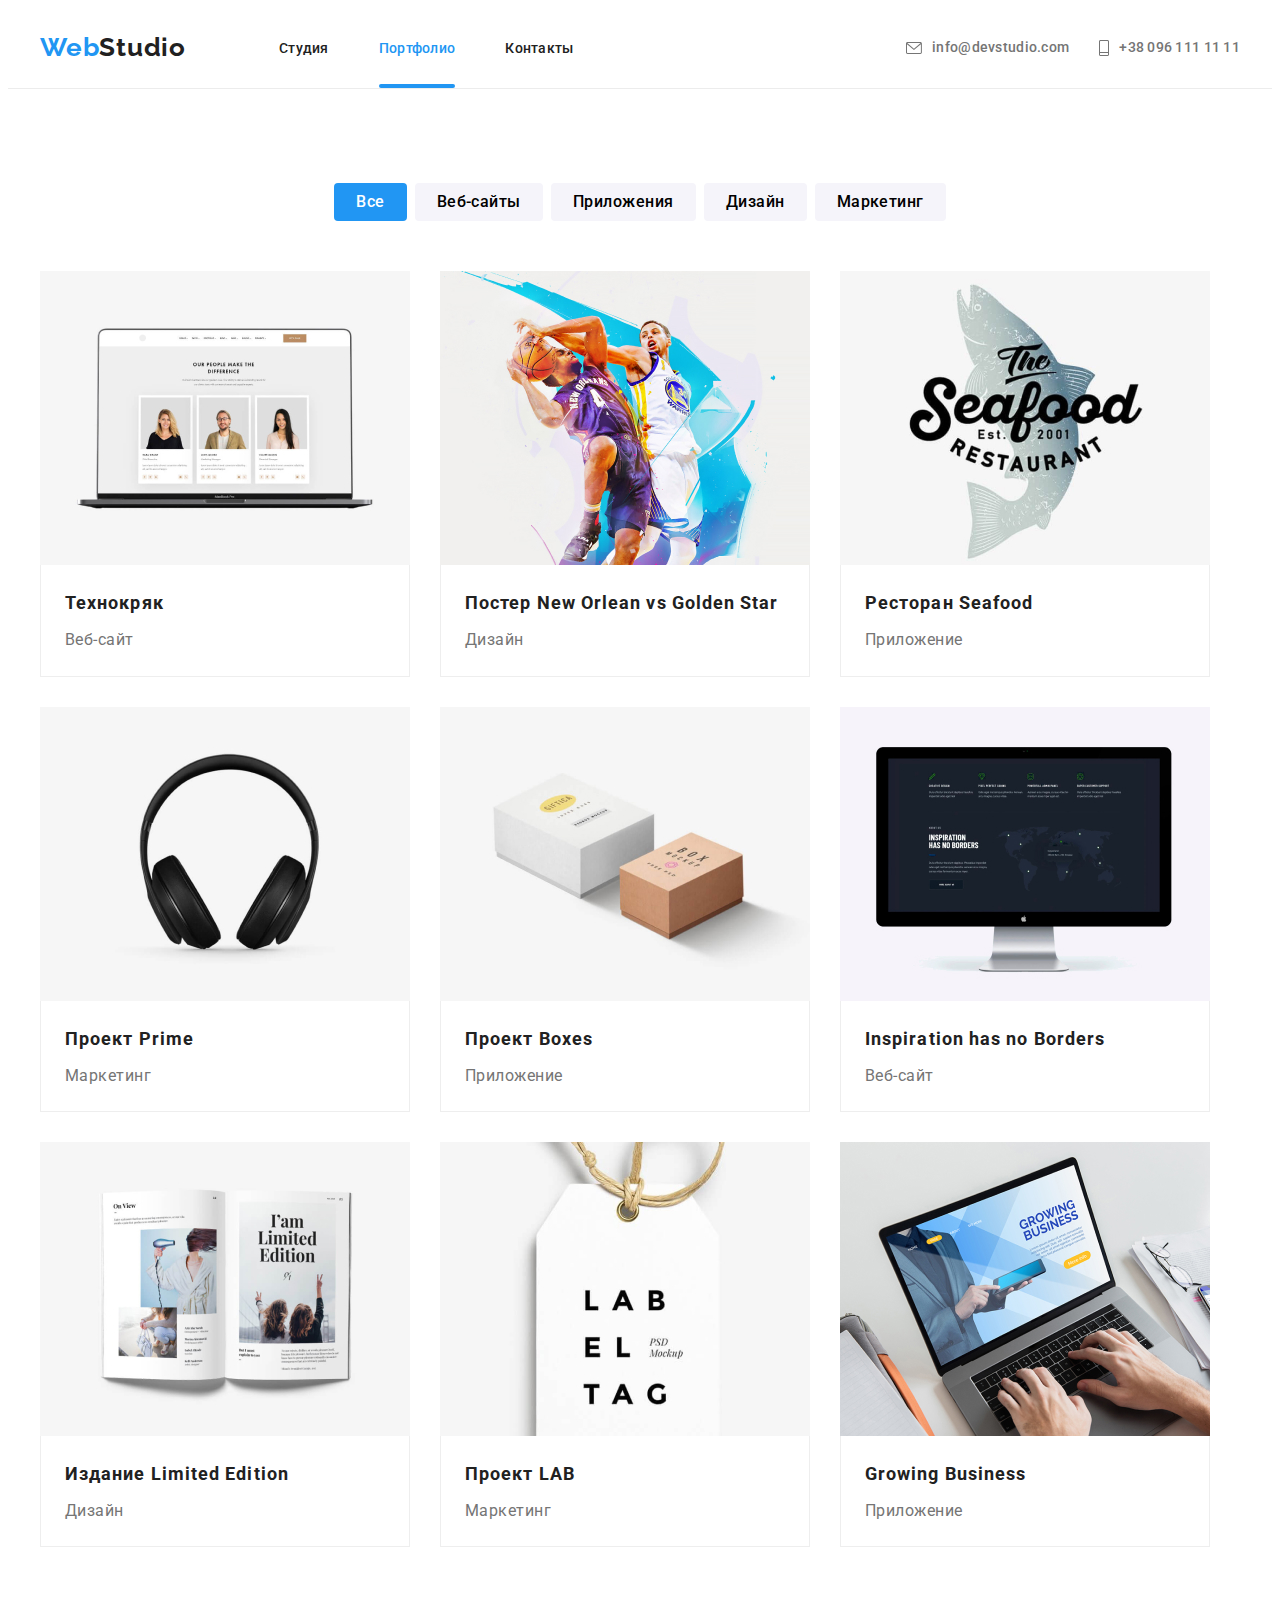
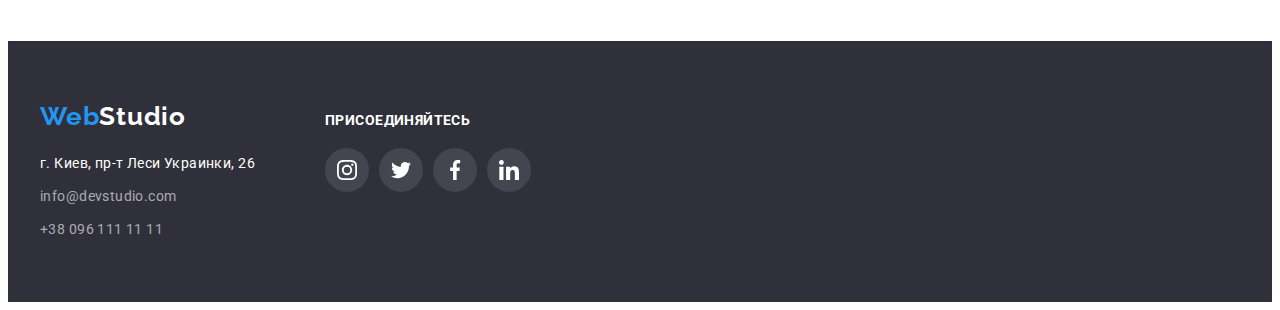
==== portfolio.html @ 5888d0c8 "start" ====
<!DOCTYPE html>
<html lang="ru">
<head>
<meta charset="UTF-8" />
<title>Main</title>
<link rel="preconnect" href="https://fonts.googleapis.com">
<link rel="preconnect" href="https://fonts.gstatic.com" crossorigin>
<link href="https://fonts.googleapis.com/css2?family=Raleway:wght@700&family=Roboto:wght@400;500;700;900&display=swap"
    rel="stylesheet">
<link rel="stylesheet" href="https://cdnjs.cloudflare.com/ajax/libs/modern-normalize/1.1.0/modern-normalize.min.css"
    integrity="sha512-wpPYUAdjBVSE4KJnH1VR1HeZfpl1ub8YT/NKx4PuQ5NmX2tKuGu6U/JRp5y+Y8XG2tV+wKQpNHVUX03MfMFn9Q=="
    crossorigin="anonymous" referrerpolicy="no-referrer" />
<link rel="stylesheet" href="./css/styles.css">
</head>
<body>
<header>
    <div class="header-box container">
    <nav class="main-nav">
        <a href="./index.html" class="logo-link-top current"><span class="accent">Web</span>Studio</a>
        <ul class="header-box list">
            <li class="item"><a href="./index.html" class="link-nav">Студия</a></li>
            <li class="item"><a href="./portfolio.html" class="link-nav current">Портфолио</a></li>
            <li class="item"><a href="./" class="link-nav">Контакты</a></li>
        </ul>
    </nav>
    <ul class="list contact-list">
        <li class="contacts">
            <a href="mailto:info@devstudio.com" class="link-contact">
                <svg class="icons" width="16" height="12">
                    <use href="./images/icons.svg#letter"></use>
                </svg>
                info@devstudio.com</a>
        </li>
        <li class="contacts">
            <a href="tel:+380961111111" class="link-contact">
                <svg class="icons" width="10" height="16">
                    <use href="./images/icons.svg#mobile"></use>
                </svg>
                +38 096 111 11 11</a>
        </li>
    </ul>
    </div>
</header>
    <main>
        <section>
            <div class="container">
            <ul class="list buttons">
                <li class="button-item"><button type="button" class="buttonall">Все</button></li>
                <li class="button-item"><button class="button-list" type="button">Веб-сайты</button></li>
                <li class="button-item"><button class="button-list" type="button">Приложения</button></li>
                <li class="button-item"><button class="button-list" type="button">Дизайн</button></li>
                <li class="button-item"><button class="button-list" type="button">Маркетинг</button></li>
            </ul>
            <ul class="list portfolio">
                <li class="portfolio-items">
                    <a href="" class="port-link">
                        <div class="thumb">
                            <img src="./images/techno.jpg" alt="Технокряка logo" height="294" width="370">
                        <div class="textoverlay">
                            <p class="textport">Ресурс предлагает комплексные предложения с разным уровнем функционала и сервисов. Все это позволит посетителю получить исчерпывающие сведения о компании или частном лице.</p>
                    </div>
                    </div>
                    <div class="border">
                    <h2 class="titles-port">Технокряк</h2>
                    <p class="description-port">Веб-сайт</p>
                    </div>
                    </a>
                </li>
                <li class="portfolio-items">
                    <a href="" class="port-link">
                        <div class="thumb">
                            <img src="./images/Постер.jpg" alt="Poster logo" height="294" width="370">
                            <div class="textoverlay">
                            <p class="textport">Ресурс предлагает комплексные предложения с разным уровнем функционала и сервисов. Все это позволит посетителю получить исчерпывающие сведения о компании или частном лице.</p>
                    </div>
                    </div>
                    <div class="border">
                    <h2 class="titles-port">Постер New Orlean vs Golden Star</h2>
                    <p class="description-port">Дизайн</p>
                    </div>
                    </a>
                </li>
                <li class="portfolio-items">
                    <a href="" class="port-link">
                        <div class="thumb">
                            <img  src="./images/Ресторан.jpg" alt="seafood logo" height="294" width="370">
                            <div class="textoverlay">
                            <p class="textport">Ресурс предлагает комплексные предложения с разным уровнем функционала и сервисов. Все это позволит посетителю получить исчерпывающие сведения о компании или частном лице.</p>
                    </div>
                    </div>
                    <div class="border">
                    <h2 class="titles-port">Ресторан Seafood</h2>
                    <p class="description-port">Приложение</p>
                    </div>
                    </a>
                </li>
                <li class="portfolio-items">
                    <a href="" class="port-link">
                        <div class="thumb">
                            <img src="./images/prime.jpg" alt="Prime logo" height="294" width="370">
                            <div class="textoverlay">
                            <p class="textport">Ресурс предлагает комплексные предложения с разным уровнем функционала и сервисов. Все это позволит посетителю получить исчерпывающие сведения о компании или частном лице.</p>
                    </div>
                    </div>
                    <div class="border">
                    <h2 class="titles-port">Проект Prime</h2>
                    <p class="description-port">Маркетинг</p>
                    </div>
                    </a>
                </li>
                <li class="portfolio-items">
                    <a href="" class="port-link">
                        <div class="thumb">
                            <img src="./images/boxes.jpg" alt="Boxes logo" height="294" width="370">
                            <div class="textoverlay">
                            <p class="textport">Ресурс предлагает комплексные предложения с разным уровнем функционала и сервисов. Все это позволит посетителю получить исчерпывающие сведения о компании или частном лице.</p>
                    </div>
                    </div>
                    <div class="border">
                    <h2 class="titles-port">Проект Boxes</h2>
                    <p class="description-port">Приложение</p>
                    </div>
                    </a>
                </li>
                <li class="portfolio-items">
                    <a href="" class="port-link">
                        <div class="thumb">
                            <img src="./images/no-borders.jpg" alt="logo no borders" height="294" width="370">
                            <div class="textoverlay">
                            <p class="textport">Ресурс предлагает комплексные предложения с разным уровнем функционала и сервисов. Все это позволит посетителю получить исчерпывающие сведения о компании или частном лице.</p>
                    </div>
                    </div>
                    <div class="border">
                    <h2 class="titles-port">Inspiration has no Borders</h2>
                    <p class="description-port">Веб-сайт</p>
                    </div>
                    </a>
                </li>
                <li class="portfolio-items">
                    <a href="" class="port-link">
                        <div class="thumb">
                            <img src="./images/limited-edition.jpg" alt="limited edition logo" height="294" width="370">
                            <div class="textoverlay">
                            <p class="textport">Ресурс предлагает комплексные предложения с разным уровнем функционала и сервисов. Все это позволит посетителю получить исчерпывающие сведения о компании или частном лице.</p>
                    </div>
                    </div>
                    <div class="border">
                    <h2 class="titles-port">Издание Limited Edition</h2>
                    <p class="description-port">Дизайн</p>
                    </div>
                    </a>
                </li>
                <li class="portfolio-items">
                    <a href="" class="port-link">
                        <div class="thumb">
                            <img src="./images/proect-lab.jpg" alt="lab logo" height="294" width="370">
                            <div class="textoverlay">
                            <p class="textport">Ресурс предлагает комплексные предложения с разным уровнем функционала и сервисов. Все это позволит посетителю получить исчерпывающие сведения о компании или частном лице.</p>
                    </div>
                    </div>
                    <div class="border">
                    <h2 class="titles-port">Проект LAB</h2>
                    <p class="description-port">Маркетинг</p>
                    </div>
                    </a>
                </li>
                <li class="portfolio-items">
                    <a href="" class="port-link">
                        <div class="thumb">
                            <img src="./images/growing-business.jpg" alt="lab business" height="294" width="370">
                            <div class="textoverlay">
                            <p class="textport">Ресурс предлагает комплексные предложения с разным уровнем функционала и сервисов. Все это позволит посетителю получить исчерпывающие сведения о компании или частном лице.</p>
                    </div>
                    </div>
                    <div class="border">
                    <h2 class="titles-port">Growing Business</h2>
                    <p class="description-port">Приложение</p>
                    </div>
                    </a>
                </li>
            </ul>
            </div>
        </section>
    </main>
    <footer>
        <div class="container position">
            <div>
            <a href="./index.html" class="logo-link current"><span class="accent">Web</span><span class="accent-white">Studio</span></a>
            <address>
            <p class="address-text">г. Киев, пр-т Леси Украинки, 26 </p>
            <ul class="footer-list">
            <li class="item-footer"><a href="mailto:info@devstudio.com" class="address-link">info@devstudio.com </a></li>
            <li class="item-footer"><a href="tel:+380961111111" class="address-link">+38 096 111 11 11</a></li>
            </ul>
            </address>
            </div>
            <div class="invite-block">
            <h3 class="invite">Присоединяйтесь</h3>
            <ul class="list soc-foot-list">
                <li class="soc-item-footer">
                    <a href="" class="soc-link-footer">
                    <svg class="soc-icon-footer" width="20" height="20">
                        <use href="./images/icons.svg#instagram-footer"></use>
                    </svg>
                    </a>
                </li>
                <li class="soc-item-footer">
                    <a href="" class="soc-link-footer">
                    <svg class="soc-icon-footer" width="20" height="20">
                        <use href="./images/icons.svg#twitter-footer"></use>
                    </svg>
                    </a>
                </li>
                <li class="soc-item-footer">
                    <a href="" class="soc-link-footer">            
                     <svg class="soc-icon-footer" width="20" height="20">
                        <use href="./images/icons.svg#facebook-footer"></use>
                    </svg>
                    </a> 
                </li>
                <li class="soc-item-footer"> 
                    <a href="" class="soc-link-footer">                     
                    <svg class="soc-icon-footer" width="20" height="20">
                        <use href="./images/icons.svg#linkedin-footer"></use>
                    </svg>
                    </a>  
                </li>
            </ul>
            </div>
        </div>
    </footer>
</body>

</html>
---- css/styles.css ----
:root {
  --primary-text-color: #757575;
  --title-text-color: #212121;
  --accent-text-color: #2196f3;
  --just-white-color: #ffffff;
  --address-link-color: rgba(255, 255, 255, 0.6);
  --bg-color: #2f303a;
  --bg-color-team: #f5f4fa;
  --order-button-color: #188ce8;
  --bg-color-button: #f5f4fa;
  --soc-item-color: #AFB1B8;
  --transition-const: 250ms cubic-bezier(0.4, 0, 0.2, 1);
}

header {
  background-color: var(--just-white-color);
  border-bottom: 1px solid #ECECEC;
}

body {
  font-family: 'Roboto', 'Open Sans', 'Lato', 'Slabo', sans-serif;
  color: var(--primary-text-color);
}

img {
  display: block;
}

address {
  margin-top: 20px;
}

.list {
  list-style-type: none;
  margin: 0px;
  padding: 0px;
}

/* Первая страница */

.container {
  margin-left: auto;
  margin-right: auto;
  padding-left: 15px;
  padding-right: 15px;
  width: 1200px;
}

section {
  padding-bottom: 94px;
  padding-top: 94px;
}

.section-fix {
  padding-bottom: 0px;
}

.main-nav {
  display: flex;
}
.header-box {
  display: flex;
  align-items: center;
}

.header-box .item {
  margin-right: 50px;
}


.header-box .item:last-child {
  margin-right: 0px;
}


.contact-list {
  display: flex;
  align-items: center;
  margin-top: 0px;
  margin-bottom: 0px;
  margin-left: auto;
}

.contact-button {
  padding: 0px;
  border: none;
  background-color: var(--just-white-color);
}

.icons {
  margin-right: 10px;
  fill: currentColor;
}

.contacts {
  display: flex;
}

.contacts:nth-child(2) {
 margin-left: 30px;
}

.logo-link-top:hover,
.logo-link-top:focus {
  color: var(--accent-text-color);
}

.logo-link-top {
  padding-top: 24px;
  padding-bottom: 25px;
  margin-right: 93px;
  font-family: 'Raleway', 'Oswald', 'Montserrat', sans-serif;
  font-weight: 700;
  font-size: 26px;
  line-height: 1.19;
  letter-spacing: 0.03em;
  color: var(--title-text-color);
  text-decoration: none;
  transition: color var(--transition-const);
}

.port-link {
  position: relative;
  text-decoration: none;
  transition: box-shadow var(--transition-const);
}

.port-link:hover {
  box-shadow: 0px 1px 1px rgba(0, 0, 0, 0.12), 0px 4px 4px rgba(0, 0, 0, 0.06), 1px 4px 6px rgba(0, 0, 0, 0.16);
}

.link-nav:hover,
.link-nav:focus {
  color: var(--accent-text-color);
}

.link-nav {
  display: block;
  padding-top: 32px;
  padding-bottom: 32px;
  font-weight: 500;
  font-size: 14px;
  line-height: 1.17;
  color: var(--title-text-color);
  text-decoration: none;
  letter-spacing: 0.02em;
  transition: color var(--transition-const);
}

.link-nav.current {
  position: relative;
  color: var(--accent-text-color);
}

.link-nav.current::after {
  content: '';
  position: absolute;
  bottom: 0;
  left: 0;
  width: 100%;
  background-color: var(--accent-text-color);
  border-radius: 2px;
  height: 4px;
}

.link-contact:hover,
.link-contact:focus {
  color: var(--accent-text-color);
}

.link-contact {
  display: flex;
  align-items: center;
  font-weight: 500;
  font-size: 14px;
  line-height: 1.14;
  color: var(--primary-text-color);
  text-decoration: none;
  letter-spacing: 0.02em;
  transition: color var(--transition-const);
}

.benefits {
display: flex;
justify-content: center;
align-items: center;
width: 270px;
height: 120px;
background: #F5F4FA;
border-radius: 4px;
margin-bottom: 30px;
}

.hero-title {
  max-width: 696px;
  margin-left: auto;
  margin-right: auto;
  margin-top: 0px;
  margin-bottom: 30px;
  font-weight: 900;
  font-size: 44px;
  line-height: 1.36;
  text-align: center;
  letter-spacing: 0.06em;
  text-transform: uppercase;
  color: #ffffff;
}

.main-box {
  display: flex;
  margin-top: 0px;
  margin-bottom: 0px;
}

.main-box .item-text:last-child {
  margin-right: 0px;
}
.item-text {
  margin-right: 30px;
  width: 270px;
}

.list-title {
  margin-top: 0px;
  margin-bottom: 0px;
  font-weight: 700;
  font-size: 14px;
  line-height: 1.14;
  letter-spacing: 0.03em;
  text-transform: uppercase;
  color: var(--title-text-color);
}

.text {
  margin-top: 10px;
  margin-bottom: 0px;
  font-size: 14px;
  line-height: 1.71;
  letter-spacing: 0.03em;
}

.title {
  margin-top: 0px;
  margin-bottom: 0px;
  font-weight: 700;
  font-size: 36px;
  line-height: 1.17;
  text-align: center;
  letter-spacing: 0.03em;
  color: var(--title-text-color);
}

.title-text {
  padding-top: 30px;
  padding-bottom: 30px;
  background-color: var(--just-white-color);
  box-shadow: 0px 1px 3px rgba(0, 0, 0, 0.12), 0px 1px 1px rgba(0, 0, 0, 0.14), 0px 2px 1px rgba(0, 0, 0, 0.2);
  border-radius: 0px 0px 4px 4px;
}

.title-names {
  margin-top: 0px;
  margin-bottom: 10px;
  color: var(--title-text-color);
  font-weight: 500;
  font-size: 16px;
  line-height: 1.19;
  letter-spacing: 0.03em;
  text-align: center;
}

.text-description {
  margin-top: 0px;
  margin-bottom: 0px;
  font-size: 16px;
  line-height: 1.9;
  letter-spacing: 0.03em;
  text-align: center;
}

.images-list {
  display: flex;
  margin-top: 50px;
}

.services {
  margin-right: 30px;
}

.services p {
  position: absolute;
  margin: 0px;
  bottom: 27px;
  left: 83px;
  font-weight: 700;
  font-size: 14px;
  line-height: 16px;
  text-align: center;
  letter-spacing: 0.03em;
  text-transform: uppercase;
  color: var(--just-white-color);
}

.image-cover {
  position: relative;
}

.text-cover {
  position: absolute;
  background-color: #2f303acc;
  left: 0;
  bottom: 0;
  width: 370px;
  height: 70px;
}


.images-list .image:last-child {
  margin-right: 0px;
}


.logo-link:hover,
.logo-link:focus {
  color: var(--accent-text-color);
}

.logo-link {
  margin-right: 0px;
  font-family: 'Raleway', 'Oswald', 'Montserrat', sans-serif;
  font-weight: 700;
  font-size: 26px;
  line-height: 1.19;
  letter-spacing: 0.03em;
  color: var(--title-text-color);
  text-decoration: none;
  transition: color var(--transition-const);
}

.address-text {
  margin-top: 0px;
  margin-bottom: 0px;
  margin-right: 0px;
  font-style: normal;
  font-size: 14px;
  line-height: 1.71;
  letter-spacing: 0.03em;
  color: var(--just-white-color);
}
.address-link:hover,
.address-link:focus {
  color: var(--just-white-color);
}
.address-link {
  text-decoration: none;
  font-style: normal;
  font-size: 14px;
  line-height: 1.71;
  letter-spacing: 0.03em;
  color: var(--address-link-color);
  transition: color var(--transition-const);
}

.item-footer + .item-footer {
  margin-top: 9px;
  margin-right: 0px;
}

.footer-list {
  margin-top: 9px;
  margin-bottom: 0px;
  list-style-type: none;
  padding: 0px;
}

.accent,
.accent-white:focus,
.accent-white:hover {
  color: var(--accent-text-color);
}

.accent-white {
  color: var(--just-white-color);
  transition: color var(--transition-const);
}

footer {
  display: flex;
  padding-top: 60px;
  padding-bottom: 60px;
  background-color: var(--bg-color);
}

.background-about {
padding-top: 200px;
padding-bottom: 200px;
max-width: 1600px;
max-height: 600px;
margin-left: auto;
margin-right: auto;
background-image: linear-gradient(to right, rgba(47, 48, 58, 0.4), rgba(47, 48, 58, 0.4)), url(../images/hero.jpg);
background-repeat: no-repeat;
background-position: center;
background-size: auto;
}

.soc-list {
  display: flex;
  justify-content: center;
  align-items: center;
  margin-top: 16px;
  margin-left: auto;
  margin-right: auto;
}

.soc-item + .soc-item {
  margin-left: 10px;
}

.soc-link {
  display: flex;
  justify-content: center;
  align-items: center;
  border-radius: 50%;
  width: 44px;
  height: 44px;
  transition: background-color var(--transition-const);
}

.soc-icon {
  fill: var(--soc-item-color);
  transition: fill var(--transition-const);
}

.soc-link:hover,
.soc-link:focus {
  background-color: var(--accent-text-color);
}

.soc-link:hover .soc-icon,
.soc-link:focus .soc-icon {
  fill: var(--just-white-color);
}

  .link-partner {
    display: flex;
    justify-content: center;
    align-items: center;
    width: 170px;
    height: 90px;
    border: 1px solid #AFB1B8;
    border-radius: 4px;
    cursor: pointer;
    transition: border var(--transition-const);
  }

  .icon-partners {
    fill: var(--soc-item-color);
    transition: fill var(--transition-const);

    }

  .link-partner:hover,
  .link-partner:focus {
    color: var(--accent-text-color);
    border: 1px solid var(--accent-text-color);
}

  .link-partner:hover .icon-partners,
  .link-partner:focus .icon-partners {
    fill: var(--accent-text-color);
  }


.partners {
  margin-top: 50px;
  display: flex;
}

.item-partners + .item-partners {
  margin-left: 30px;
}

/* Вторая страница */

.buttons {
  display: flex;
  justify-content: center;
  margin: 0px;
}

.button-item {
  margin-right: 8px;
}

.button-item:last-child {
  margin-right: 0px;
}


.portfolio {
  display: flex;
  flex-wrap: wrap;
  margin-top: 50px;
}

.portfolio-items {
  display: flex;
  margin-top: 30px;
  margin-right: 30px;
}

.portfolio-items:nth-child(-n + 3){
  margin-top: 0px;
}

.portfolio-items:nth-child(3n){
  margin-right: 0px;
}

.thumb {
  position: relative;
  overflow: hidden;
}

.port-link:hover .textoverlay {
  transform: translateY(0);
  opacity: 1;
  background-color: #2196F3E5;
}

.textoverlay {
  position: absolute;
  top: 0;
  left: 0;
  width: 100%;
  height: 100%;
  transform: translateY(100%);
  opacity: 0;
  pointer-events: none;
  transition: transform var(--transition-const);
}

.textport {
  margin: 63px 24px;
  font-size: 18px;
  line-height: 1.56;
  letter-spacing: 0.03em;
  color: var(--just-white-color);
}

.titles-port {
  margin-top: 0px;
  margin-bottom: 0px;
  font-weight: 700;
  font-size: 18px;
  line-height: 2;
  letter-spacing: 0.06em;
  color: var(--title-text-color);
}

.description-port {
  margin-top: 4px;
  margin-bottom: 0px;
  font-size: 16px;
  line-height: 1.9;
  letter-spacing: 0.03em;
  color: var(--primary-text-color);
}

button {
  font-family: inherit;
  cursor: pointer;
}

.button-list {
  border: none;
  padding: 6px 22px;
  background-color: var(--bg-color-button);
  font-weight: 500;
  font-size: 16px;
  line-height: 1.62;
  text-align: center;
  letter-spacing: 0.03em;
  border-radius: 4px;
  transition: color var(--transition-const), background-color var(--transition-const), box-shadow var(--transition-const);
}
.button-list:hover,
.button-list:focus {
  color: var(--just-white-color);
  background-color: var(--accent-text-color);
  box-shadow: 0px 3px 1px rgba(0, 0, 0, 0.1), 0px 1px 2px rgba(0, 0, 0, 0.08), 0px 2px 2px rgba(0, 0, 0, 0.12);
}

.button-order:hover {
  color: var(--just-white-color);
  background-color: var(--order-button-color);
}

.button-order {
  border: none;
  margin-left: auto;
  margin-right: auto;
  display: block;
  padding: 10px 32px;
  border-radius: 4px;
  font-weight: 700;
  font-size: 16px;
  line-height: 1.88;
  letter-spacing: 0.06em;
  color: var(--just-white-color);
  background-color: var(--accent-text-color);
  box-shadow: 0px 4px 4px rgba(0, 0, 0, 0.15);
  transition: color var(--transition-const), background-color var(--transition-const), box-shadow var(--transition-const);
}


.team {
  background-color: var(--bg-color-team);
}

.team-list {
  display: flex;
  margin-top: 50px;
  margin-bottom: 0px;
}

.team-item {
  margin-right: 30px;
}

.team-item:last-child {
  margin-right: 0px;
}
.buttonall {
  border: none;
  border-radius: 4px;
  padding: 6px 22px;
  color: var(--just-white-color);
  font-weight: 500;
  font-size: 16px;
  line-height: 1.62;
  text-align: center;
  letter-spacing: 0.03em;
  background-color: #2196f3;
  transition: color var(--transition-const), box-shadow var(--transition-const), border-radius var(--transition-const);
}

.buttonall:hover {
  color: var(--just-white-color);
  box-shadow: 0px 3px 1px rgba(0, 0, 0, 0.1), 0px 1px 2px rgba(0, 0, 0, 0.08), 0px 2px 2px rgba(0, 0, 0, 0.12);
  border-radius: 4px;
}

.border {
  padding-top: 20px;
  padding-left: 24px;
  padding-bottom: 20px;
  padding-right: 24px;
  border-bottom: 1px solid #EEEEEE;
  border-right: 1px solid #EEEEEE;
  border-left: 1px solid #EEEEEE;
}


.invite {
margin: 0px;
font-weight: 700;
font-size: 14px;
line-height: 16px;
letter-spacing: 0.03em;
text-transform: uppercase;
color: var(--just-white-color)
}

.soc-foot-list {
  display: flex;
  align-items: center;
  margin-top: 20px;
  margin-left: auto;
  margin-right: auto;
}

.soc-item-footer + .soc-item-footer {
  margin-left: 10px;
}

.soc-link-footer {
  display: flex;
  justify-content: center;
  align-items: center;
  border-radius: 50%;
  width: 44px;
  height: 44px;
  background-color: rgba(255, 255, 255, 0.1);
  transition: background-color var(--transition-const);
}

.soc-link-footer:hover,
.soc-link-footer:focus {
  background-color: var(--accent-text-color);
}

.soc-icon-footer {
  fill: var(--just-white-color);
}

.position {
  display: flex;
  align-items: baseline;
}

.invite-block {
  margin-left: 70px;
}

.backdrop {
  position: fixed;
  top: 0;
  left: 0;
  width: 100%;
  height: 100%;
  background-color: #00000033;
  opacity: 1;
  transition: opacity 500ms cubic-bezier(0.4, 0, 0.2, 1);
}

.backdrop.is-hidden {
  opacity: 0;
  pointer-events: none;
}

.backdrop.is-hidden .modal {
  transform: translate(-50%, -50%) scaleX(0) rotatez(180deg);
  opacity: 0.5;
}


.modal {
  position: absolute;
  top: 50%;
  left: 50%;
  transform: translate(-50%, -50%) scaleX(1) rotatez(0deg);
  opacity: 1;
  width: 528px;
  height: 581px;
  background-color: var(--just-white-color);
  transition: transform 500ms cubic-bezier(0.4, 0, 0.2, 1), opacity 700ms cubic-bezier(0.4, 0, 0.2, 1);
}

.modal-close {
  position: absolute;
  top: 0;
  right: 0;
  background-color: var(--just-white-color);
  border: none;
  padding-top: 8px;
  padding-right: 8px;
  padding-left: 0px;
  padding-bottom: 0px;
}
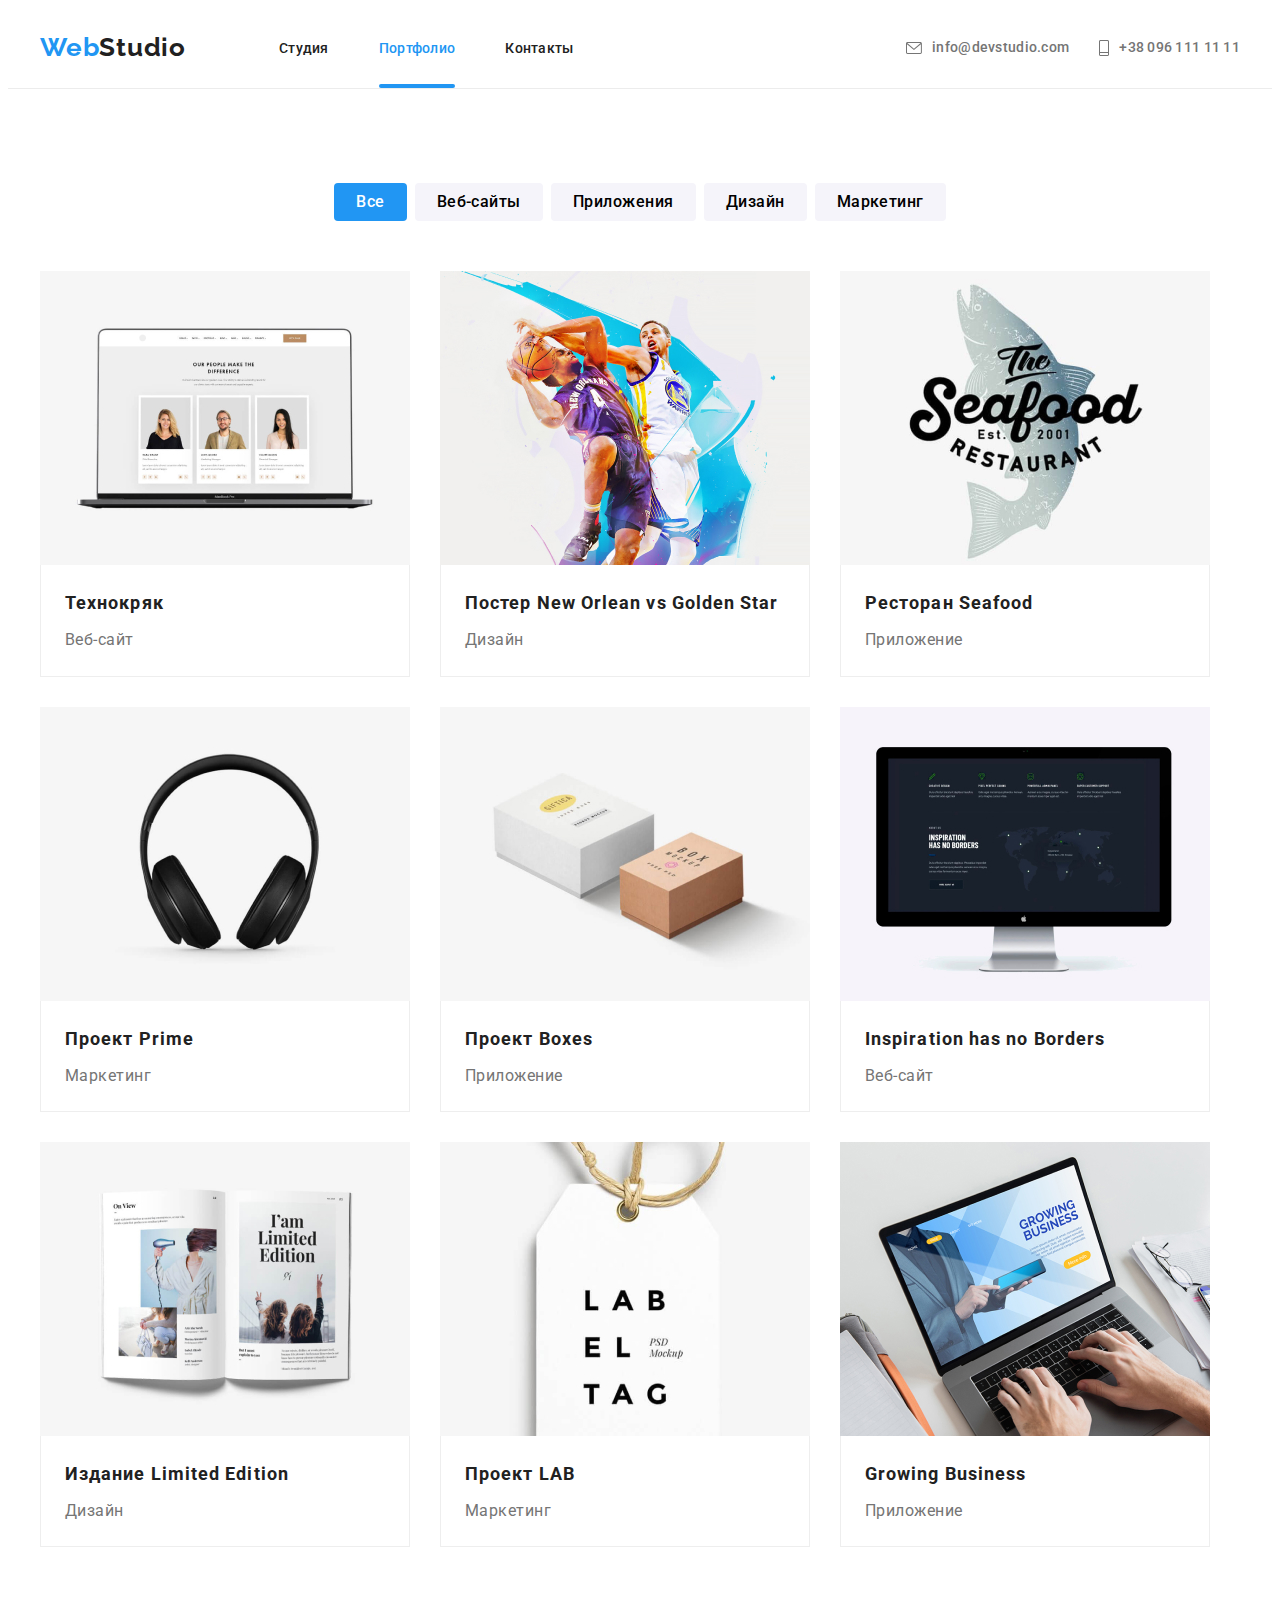
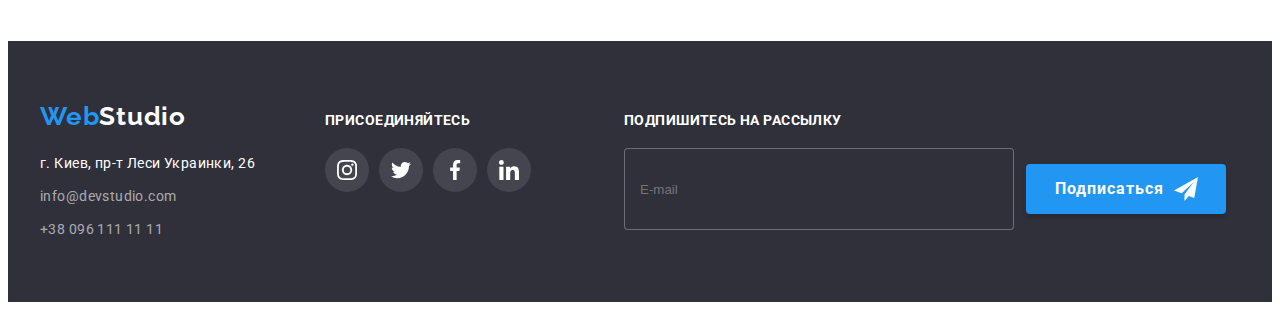
==== commit a0db15f6: "send button finish" ====
--- a/portfolio.html
+++ b/portfolio.html
@@ -1,234 +1,320 @@
 <!DOCTYPE html>
 <html lang="ru">
-<head>
-<meta charset="UTF-8" />
-<title>Main</title>
-<link rel="preconnect" href="https://fonts.googleapis.com">
-<link rel="preconnect" href="https://fonts.gstatic.com" crossorigin>
-<link href="https://fonts.googleapis.com/css2?family=Raleway:wght@700&family=Roboto:wght@400;500;700;900&display=swap"
-    rel="stylesheet">
-<link rel="stylesheet" href="https://cdnjs.cloudflare.com/ajax/libs/modern-normalize/1.1.0/modern-normalize.min.css"
-    integrity="sha512-wpPYUAdjBVSE4KJnH1VR1HeZfpl1ub8YT/NKx4PuQ5NmX2tKuGu6U/JRp5y+Y8XG2tV+wKQpNHVUX03MfMFn9Q=="
-    crossorigin="anonymous" referrerpolicy="no-referrer" />
-<link rel="stylesheet" href="./css/styles.css">
-</head>
-<body>
-<header>
-    <div class="header-box container">
-    <nav class="main-nav">
-        <a href="./index.html" class="logo-link-top current"><span class="accent">Web</span>Studio</a>
-        <ul class="header-box list">
+  <head>
+    <meta charset="UTF-8" />
+    <title>Main</title>
+    <link rel="preconnect" href="https://fonts.googleapis.com" />
+    <link rel="preconnect" href="https://fonts.gstatic.com" crossorigin />
+    <link
+      href="https://fonts.googleapis.com/css2?family=Raleway:wght@700&family=Roboto:wght@400;500;700;900&display=swap"
+      rel="stylesheet"
+    />
+    <link
+      rel="stylesheet"
+      href="https://cdnjs.cloudflare.com/ajax/libs/modern-normalize/1.1.0/modern-normalize.min.css"
+      integrity="sha512-wpPYUAdjBVSE4KJnH1VR1HeZfpl1ub8YT/NKx4PuQ5NmX2tKuGu6U/JRp5y+Y8XG2tV+wKQpNHVUX03MfMFn9Q=="
+      crossorigin="anonymous"
+      referrerpolicy="no-referrer"
+    />
+    <link rel="stylesheet" href="./css/styles.css" />
+  </head>
+  <body>
+    <header>
+      <div class="header-box container">
+        <nav class="main-nav">
+          <a href="./index.html" class="logo-link-top current"
+            ><span class="accent">Web</span>Studio</a
+          >
+          <ul class="header-box list">
             <li class="item"><a href="./index.html" class="link-nav">Студия</a></li>
             <li class="item"><a href="./portfolio.html" class="link-nav current">Портфолио</a></li>
             <li class="item"><a href="./" class="link-nav">Контакты</a></li>
+          </ul>
+        </nav>
+        <ul class="list contact-list">
+          <li class="contacts">
+            <a href="mailto:info@devstudio.com" class="link-contact">
+              <svg class="icons" width="16" height="12">
+                <use href="./images/icons.svg#letter"></use>
+              </svg>
+              info@devstudio.com</a
+            >
+          </li>
+          <li class="contacts">
+            <a href="tel:+380961111111" class="link-contact">
+              <svg class="icons" width="10" height="16">
+                <use href="./images/icons.svg#mobile"></use>
+              </svg>
+              +38 096 111 11 11</a
+            >
+          </li>
         </ul>
-    </nav>
-    <ul class="list contact-list">
-        <li class="contacts">
-            <a href="mailto:info@devstudio.com" class="link-contact">
-                <svg class="icons" width="16" height="12">
-                    <use href="./images/icons.svg#letter"></use>
-                </svg>
-                info@devstudio.com</a>
-        </li>
-        <li class="contacts">
-            <a href="tel:+380961111111" class="link-contact">
-                <svg class="icons" width="10" height="16">
-                    <use href="./images/icons.svg#mobile"></use>
-                </svg>
-                +38 096 111 11 11</a>
-        </li>
-    </ul>
-    </div>
-</header>
+      </div>
+    </header>
     <main>
-        <section>
-            <div class="container">
-            <ul class="list buttons">
-                <li class="button-item"><button type="button" class="buttonall">Все</button></li>
-                <li class="button-item"><button class="button-list" type="button">Веб-сайты</button></li>
-                <li class="button-item"><button class="button-list" type="button">Приложения</button></li>
-                <li class="button-item"><button class="button-list" type="button">Дизайн</button></li>
-                <li class="button-item"><button class="button-list" type="button">Маркетинг</button></li>
-            </ul>
-            <ul class="list portfolio">
-                <li class="portfolio-items">
-                    <a href="" class="port-link">
-                        <div class="thumb">
-                            <img src="./images/techno.jpg" alt="Технокряка logo" height="294" width="370">
-                        <div class="textoverlay">
-                            <p class="textport">Ресурс предлагает комплексные предложения с разным уровнем функционала и сервисов. Все это позволит посетителю получить исчерпывающие сведения о компании или частном лице.</p>
-                    </div>
-                    </div>
-                    <div class="border">
-                    <h2 class="titles-port">Технокряк</h2>
-                    <p class="description-port">Веб-сайт</p>
-                    </div>
-                    </a>
-                </li>
-                <li class="portfolio-items">
-                    <a href="" class="port-link">
-                        <div class="thumb">
-                            <img src="./images/Постер.jpg" alt="Poster logo" height="294" width="370">
-                            <div class="textoverlay">
-                            <p class="textport">Ресурс предлагает комплексные предложения с разным уровнем функционала и сервисов. Все это позволит посетителю получить исчерпывающие сведения о компании или частном лице.</p>
-                    </div>
-                    </div>
-                    <div class="border">
-                    <h2 class="titles-port">Постер New Orlean vs Golden Star</h2>
-                    <p class="description-port">Дизайн</p>
-                    </div>
-                    </a>
-                </li>
-                <li class="portfolio-items">
-                    <a href="" class="port-link">
-                        <div class="thumb">
-                            <img  src="./images/Ресторан.jpg" alt="seafood logo" height="294" width="370">
-                            <div class="textoverlay">
-                            <p class="textport">Ресурс предлагает комплексные предложения с разным уровнем функционала и сервисов. Все это позволит посетителю получить исчерпывающие сведения о компании или частном лице.</p>
-                    </div>
-                    </div>
-                    <div class="border">
-                    <h2 class="titles-port">Ресторан Seafood</h2>
-                    <p class="description-port">Приложение</p>
-                    </div>
-                    </a>
-                </li>
-                <li class="portfolio-items">
-                    <a href="" class="port-link">
-                        <div class="thumb">
-                            <img src="./images/prime.jpg" alt="Prime logo" height="294" width="370">
-                            <div class="textoverlay">
-                            <p class="textport">Ресурс предлагает комплексные предложения с разным уровнем функционала и сервисов. Все это позволит посетителю получить исчерпывающие сведения о компании или частном лице.</p>
-                    </div>
-                    </div>
-                    <div class="border">
-                    <h2 class="titles-port">Проект Prime</h2>
-                    <p class="description-port">Маркетинг</p>
-                    </div>
-                    </a>
-                </li>
-                <li class="portfolio-items">
-                    <a href="" class="port-link">
-                        <div class="thumb">
-                            <img src="./images/boxes.jpg" alt="Boxes logo" height="294" width="370">
-                            <div class="textoverlay">
-                            <p class="textport">Ресурс предлагает комплексные предложения с разным уровнем функционала и сервисов. Все это позволит посетителю получить исчерпывающие сведения о компании или частном лице.</p>
-                    </div>
-                    </div>
-                    <div class="border">
-                    <h2 class="titles-port">Проект Boxes</h2>
-                    <p class="description-port">Приложение</p>
-                    </div>
-                    </a>
-                </li>
-                <li class="portfolio-items">
-                    <a href="" class="port-link">
-                        <div class="thumb">
-                            <img src="./images/no-borders.jpg" alt="logo no borders" height="294" width="370">
-                            <div class="textoverlay">
-                            <p class="textport">Ресурс предлагает комплексные предложения с разным уровнем функционала и сервисов. Все это позволит посетителю получить исчерпывающие сведения о компании или частном лице.</p>
-                    </div>
-                    </div>
-                    <div class="border">
-                    <h2 class="titles-port">Inspiration has no Borders</h2>
-                    <p class="description-port">Веб-сайт</p>
-                    </div>
-                    </a>
-                </li>
-                <li class="portfolio-items">
-                    <a href="" class="port-link">
-                        <div class="thumb">
-                            <img src="./images/limited-edition.jpg" alt="limited edition logo" height="294" width="370">
-                            <div class="textoverlay">
-                            <p class="textport">Ресурс предлагает комплексные предложения с разным уровнем функционала и сервисов. Все это позволит посетителю получить исчерпывающие сведения о компании или частном лице.</p>
-                    </div>
-                    </div>
-                    <div class="border">
-                    <h2 class="titles-port">Издание Limited Edition</h2>
-                    <p class="description-port">Дизайн</p>
-                    </div>
-                    </a>
-                </li>
-                <li class="portfolio-items">
-                    <a href="" class="port-link">
-                        <div class="thumb">
-                            <img src="./images/proect-lab.jpg" alt="lab logo" height="294" width="370">
-                            <div class="textoverlay">
-                            <p class="textport">Ресурс предлагает комплексные предложения с разным уровнем функционала и сервисов. Все это позволит посетителю получить исчерпывающие сведения о компании или частном лице.</p>
-                    </div>
-                    </div>
-                    <div class="border">
-                    <h2 class="titles-port">Проект LAB</h2>
-                    <p class="description-port">Маркетинг</p>
-                    </div>
-                    </a>
-                </li>
-                <li class="portfolio-items">
-                    <a href="" class="port-link">
-                        <div class="thumb">
-                            <img src="./images/growing-business.jpg" alt="lab business" height="294" width="370">
-                            <div class="textoverlay">
-                            <p class="textport">Ресурс предлагает комплексные предложения с разным уровнем функционала и сервисов. Все это позволит посетителю получить исчерпывающие сведения о компании или частном лице.</p>
-                    </div>
-                    </div>
-                    <div class="border">
-                    <h2 class="titles-port">Growing Business</h2>
-                    <p class="description-port">Приложение</p>
-                    </div>
-                    </a>
-                </li>
-            </ul>
-            </div>
-        </section>
+      <section>
+        <div class="container">
+          <ul class="list buttons">
+            <li class="button-item"><button type="button" class="buttonall">Все</button></li>
+            <li class="button-item">
+              <button class="button-list" type="button">Веб-сайты</button>
+            </li>
+            <li class="button-item">
+              <button class="button-list" type="button">Приложения</button>
+            </li>
+            <li class="button-item"><button class="button-list" type="button">Дизайн</button></li>
+            <li class="button-item">
+              <button class="button-list" type="button">Маркетинг</button>
+            </li>
+          </ul>
+          <ul class="list portfolio">
+            <li class="portfolio-items">
+              <a href="" class="port-link">
+                <div class="thumb">
+                  <img src="./images/techno.jpg" alt="Технокряка logo" height="294" width="370" />
+                  <div class="textoverlay">
+                    <p class="textport">
+                      Ресурс предлагает комплексные предложения с разным уровнем функционала и
+                      сервисов. Все это позволит посетителю получить исчерпывающие сведения о
+                      компании или частном лице.
+                    </p>
+                  </div>
+                </div>
+                <div class="border">
+                  <h2 class="titles-port">Технокряк</h2>
+                  <p class="description-port">Веб-сайт</p>
+                </div>
+              </a>
+            </li>
+            <li class="portfolio-items">
+              <a href="" class="port-link">
+                <div class="thumb">
+                  <img src="./images/Постер.jpg" alt="Poster logo" height="294" width="370" />
+                  <div class="textoverlay">
+                    <p class="textport">
+                      Ресурс предлагает комплексные предложения с разным уровнем функционала и
+                      сервисов. Все это позволит посетителю получить исчерпывающие сведения о
+                      компании или частном лице.
+                    </p>
+                  </div>
+                </div>
+                <div class="border">
+                  <h2 class="titles-port">Постер New Orlean vs Golden Star</h2>
+                  <p class="description-port">Дизайн</p>
+                </div>
+              </a>
+            </li>
+            <li class="portfolio-items">
+              <a href="" class="port-link">
+                <div class="thumb">
+                  <img src="./images/Ресторан.jpg" alt="seafood logo" height="294" width="370" />
+                  <div class="textoverlay">
+                    <p class="textport">
+                      Ресурс предлагает комплексные предложения с разным уровнем функционала и
+                      сервисов. Все это позволит посетителю получить исчерпывающие сведения о
+                      компании или частном лице.
+                    </p>
+                  </div>
+                </div>
+                <div class="border">
+                  <h2 class="titles-port">Ресторан Seafood</h2>
+                  <p class="description-port">Приложение</p>
+                </div>
+              </a>
+            </li>
+            <li class="portfolio-items">
+              <a href="" class="port-link">
+                <div class="thumb">
+                  <img src="./images/prime.jpg" alt="Prime logo" height="294" width="370" />
+                  <div class="textoverlay">
+                    <p class="textport">
+                      Ресурс предлагает комплексные предложения с разным уровнем функционала и
+                      сервисов. Все это позволит посетителю получить исчерпывающие сведения о
+                      компании или частном лице.
+                    </p>
+                  </div>
+                </div>
+                <div class="border">
+                  <h2 class="titles-port">Проект Prime</h2>
+                  <p class="description-port">Маркетинг</p>
+                </div>
+              </a>
+            </li>
+            <li class="portfolio-items">
+              <a href="" class="port-link">
+                <div class="thumb">
+                  <img src="./images/boxes.jpg" alt="Boxes logo" height="294" width="370" />
+                  <div class="textoverlay">
+                    <p class="textport">
+                      Ресурс предлагает комплексные предложения с разным уровнем функционала и
+                      сервисов. Все это позволит посетителю получить исчерпывающие сведения о
+                      компании или частном лице.
+                    </p>
+                  </div>
+                </div>
+                <div class="border">
+                  <h2 class="titles-port">Проект Boxes</h2>
+                  <p class="description-port">Приложение</p>
+                </div>
+              </a>
+            </li>
+            <li class="portfolio-items">
+              <a href="" class="port-link">
+                <div class="thumb">
+                  <img
+                    src="./images/no-borders.jpg"
+                    alt="logo no borders"
+                    height="294"
+                    width="370"
+                  />
+                  <div class="textoverlay">
+                    <p class="textport">
+                      Ресурс предлагает комплексные предложения с разным уровнем функционала и
+                      сервисов. Все это позволит посетителю получить исчерпывающие сведения о
+                      компании или частном лице.
+                    </p>
+                  </div>
+                </div>
+                <div class="border">
+                  <h2 class="titles-port">Inspiration has no Borders</h2>
+                  <p class="description-port">Веб-сайт</p>
+                </div>
+              </a>
+            </li>
+            <li class="portfolio-items">
+              <a href="" class="port-link">
+                <div class="thumb">
+                  <img
+                    src="./images/limited-edition.jpg"
+                    alt="limited edition logo"
+                    height="294"
+                    width="370"
+                  />
+                  <div class="textoverlay">
+                    <p class="textport">
+                      Ресурс предлагает комплексные предложения с разным уровнем функционала и
+                      сервисов. Все это позволит посетителю получить исчерпывающие сведения о
+                      компании или частном лице.
+                    </p>
+                  </div>
+                </div>
+                <div class="border">
+                  <h2 class="titles-port">Издание Limited Edition</h2>
+                  <p class="description-port">Дизайн</p>
+                </div>
+              </a>
+            </li>
+            <li class="portfolio-items">
+              <a href="" class="port-link">
+                <div class="thumb">
+                  <img src="./images/proect-lab.jpg" alt="lab logo" height="294" width="370" />
+                  <div class="textoverlay">
+                    <p class="textport">
+                      Ресурс предлагает комплексные предложения с разным уровнем функционала и
+                      сервисов. Все это позволит посетителю получить исчерпывающие сведения о
+                      компании или частном лице.
+                    </p>
+                  </div>
+                </div>
+                <div class="border">
+                  <h2 class="titles-port">Проект LAB</h2>
+                  <p class="description-port">Маркетинг</p>
+                </div>
+              </a>
+            </li>
+            <li class="portfolio-items">
+              <a href="" class="port-link">
+                <div class="thumb">
+                  <img
+                    src="./images/growing-business.jpg"
+                    alt="lab business"
+                    height="294"
+                    width="370"
+                  />
+                  <div class="textoverlay">
+                    <p class="textport">
+                      Ресурс предлагает комплексные предложения с разным уровнем функционала и
+                      сервисов. Все это позволит посетителю получить исчерпывающие сведения о
+                      компании или частном лице.
+                    </p>
+                  </div>
+                </div>
+                <div class="border">
+                  <h2 class="titles-port">Growing Business</h2>
+                  <p class="description-port">Приложение</p>
+                </div>
+              </a>
+            </li>
+          </ul>
+        </div>
+      </section>
     </main>
     <footer>
-        <div class="container position">
-            <div>
-            <a href="./index.html" class="logo-link current"><span class="accent">Web</span><span class="accent-white">Studio</span></a>
-            <address>
-            <p class="address-text">г. Киев, пр-т Леси Украинки, 26 </p>
+      <div class="container position">
+        <div>
+          <a href="./index.html" class="logo-link current"
+            ><span class="accent">Web</span><span class="accent-white">Studio</span></a
+          >
+          <address>
+            <p class="address-text">г. Киев, пр-т Леси Украинки, 26</p>
             <ul class="footer-list">
-            <li class="item-footer"><a href="mailto:info@devstudio.com" class="address-link">info@devstudio.com </a></li>
-            <li class="item-footer"><a href="tel:+380961111111" class="address-link">+38 096 111 11 11</a></li>
+              <li class="item-footer">
+                <a href="mailto:info@devstudio.com" class="address-link">info@devstudio.com </a>
+              </li>
+              <li class="item-footer">
+                <a href="tel:+380961111111" class="address-link">+38 096 111 11 11</a>
+              </li>
             </ul>
-            </address>
-            </div>
-            <div class="invite-block">
-            <h3 class="invite">Присоединяйтесь</h3>
-            <ul class="list soc-foot-list">
-                <li class="soc-item-footer">
-                    <a href="" class="soc-link-footer">
-                    <svg class="soc-icon-footer" width="20" height="20">
-                        <use href="./images/icons.svg#instagram-footer"></use>
-                    </svg>
-                    </a>
-                </li>
-                <li class="soc-item-footer">
-                    <a href="" class="soc-link-footer">
-                    <svg class="soc-icon-footer" width="20" height="20">
-                        <use href="./images/icons.svg#twitter-footer"></use>
-                    </svg>
-                    </a>
-                </li>
-                <li class="soc-item-footer">
-                    <a href="" class="soc-link-footer">            
-                     <svg class="soc-icon-footer" width="20" height="20">
-                        <use href="./images/icons.svg#facebook-footer"></use>
-                    </svg>
-                    </a> 
-                </li>
-                <li class="soc-item-footer"> 
-                    <a href="" class="soc-link-footer">                     
-                    <svg class="soc-icon-footer" width="20" height="20">
-                        <use href="./images/icons.svg#linkedin-footer"></use>
-                    </svg>
-                    </a>  
-                </li>
-            </ul>
-            </div>
+          </address>
         </div>
+        <div class="invite-block">
+          <h3 class="invite">Присоединяйтесь</h3>
+          <ul class="list soc-foot-list">
+            <li class="soc-item-footer">
+              <a href="" class="soc-link-footer">
+                <svg class="soc-icon-footer" width="20" height="20">
+                  <use href="./images/icons.svg#instagram-footer"></use>
+                </svg>
+              </a>
+            </li>
+            <li class="soc-item-footer">
+              <a href="" class="soc-link-footer">
+                <svg class="soc-icon-footer" width="20" height="20">
+                  <use href="./images/icons.svg#twitter-footer"></use>
+                </svg>
+              </a>
+            </li>
+            <li class="soc-item-footer">
+              <a href="" class="soc-link-footer">
+                <svg class="soc-icon-footer" width="20" height="20">
+                  <use href="./images/icons.svg#facebook-footer"></use>
+                </svg>
+              </a>
+            </li>
+            <li class="soc-item-footer">
+              <a href="" class="soc-link-footer">
+                <svg class="soc-icon-footer" width="20" height="20">
+                  <use href="./images/icons.svg#linkedin-footer"></use>
+                </svg>
+              </a>
+            </li>
+          </ul>
+        </div>
+        <div class="connect-block">
+          <h3 class="invite">Подпишитесь на рассылку</h3>
+          <form class="field">
+            <label>
+              <input class="email-connect" type="email" name="email" placeholder="E-mail" />
+            </label>
+            <button type="submit" class="send-button">
+              <p>Подписаться</p>
+              <svg class="icon-send">
+                <use href="./images/icons-2.svg#icon-send"></use>
+              </svg>
+            </button>
+          </form>
+        </div>
+      </div>
     </footer>
-</body>
-
-</html>+  </body>
+</html>
--- a/css/styles.css
+++ b/css/styles.css
@@ -714,6 +714,82 @@
   margin-left: 70px;
 }
 
+.connect-block {
+  margin-left: 93px;
+}
+
+.field {
+  display: flex;
+  align-items: center;
+  margin-top: 20px;
+}
+
+.email-connect {
+  width: 358px;
+  height: 50px;
+  background-color: var(--bg-color);
+  border: 1px solid rgba(255, 255, 255, 0.3);
+  border-radius: 4px;
+  padding-left: 16px;
+  padding: 15px;
+}
+
+.send-button {
+  position: relative;
+  display: flex;
+  margin-left: 12px;
+  width: 200px;
+  height: 50px;
+  border-radius: 4px;
+  background-color: var(--accent-text-color);
+  box-shadow: 0px 4px 4px rgba(0, 0, 0, 0.15);
+  border: none;
+  padding: 10px;
+  padding-left: 29px;
+}
+
+.send-button p {
+  margin: 0;
+  font-weight: 700;
+  font-size: 16px;
+  line-height: 1.88;  
+  letter-spacing: 0.06em;
+  color: var(--just-white-color);
+}
+
+.icon-send {
+  position: absolute;
+  left: 148px;
+  top: 13px;
+  width: 24px;
+  height: 24px;
+}
+
+
+
+
+
+
+
+
+
+
+
+
+
+
+
+
+
+
+
+
+
+
+
+
+
+
 .backdrop {
   position: fixed;
   top: 0;
